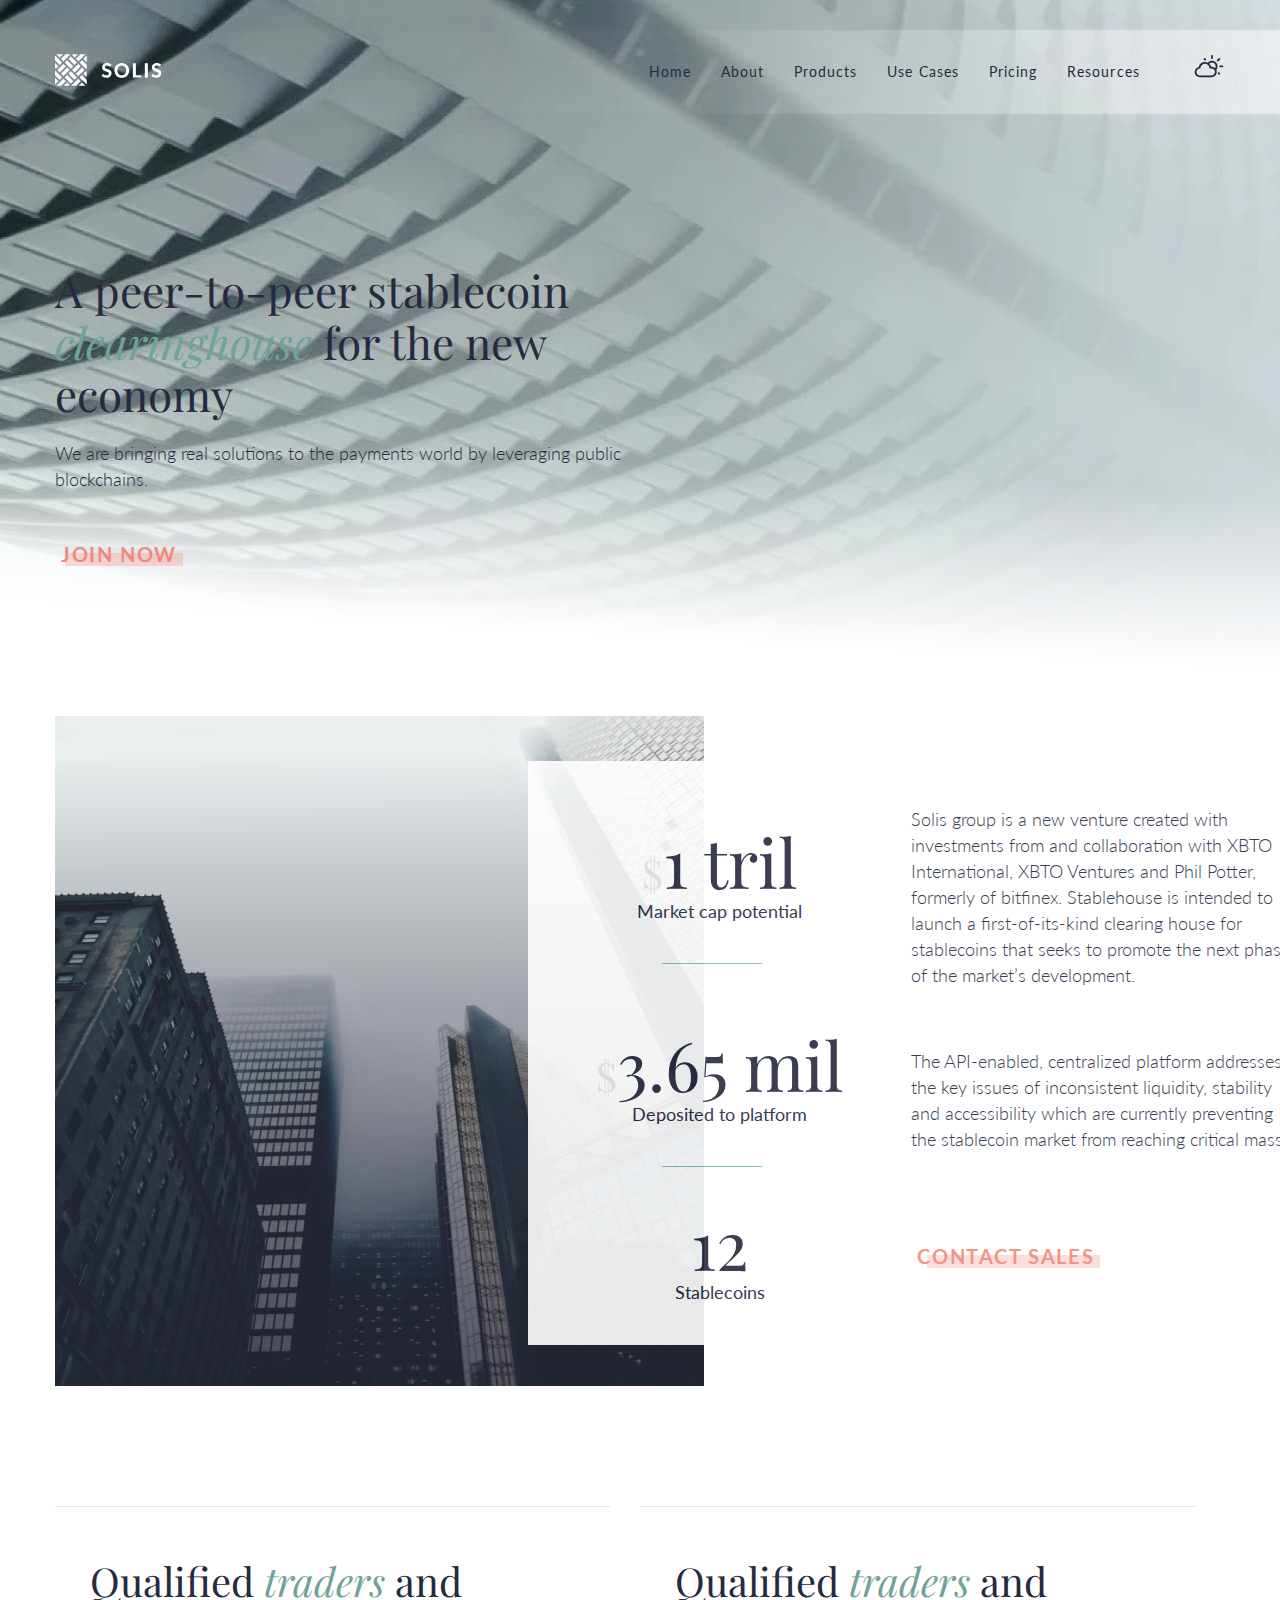
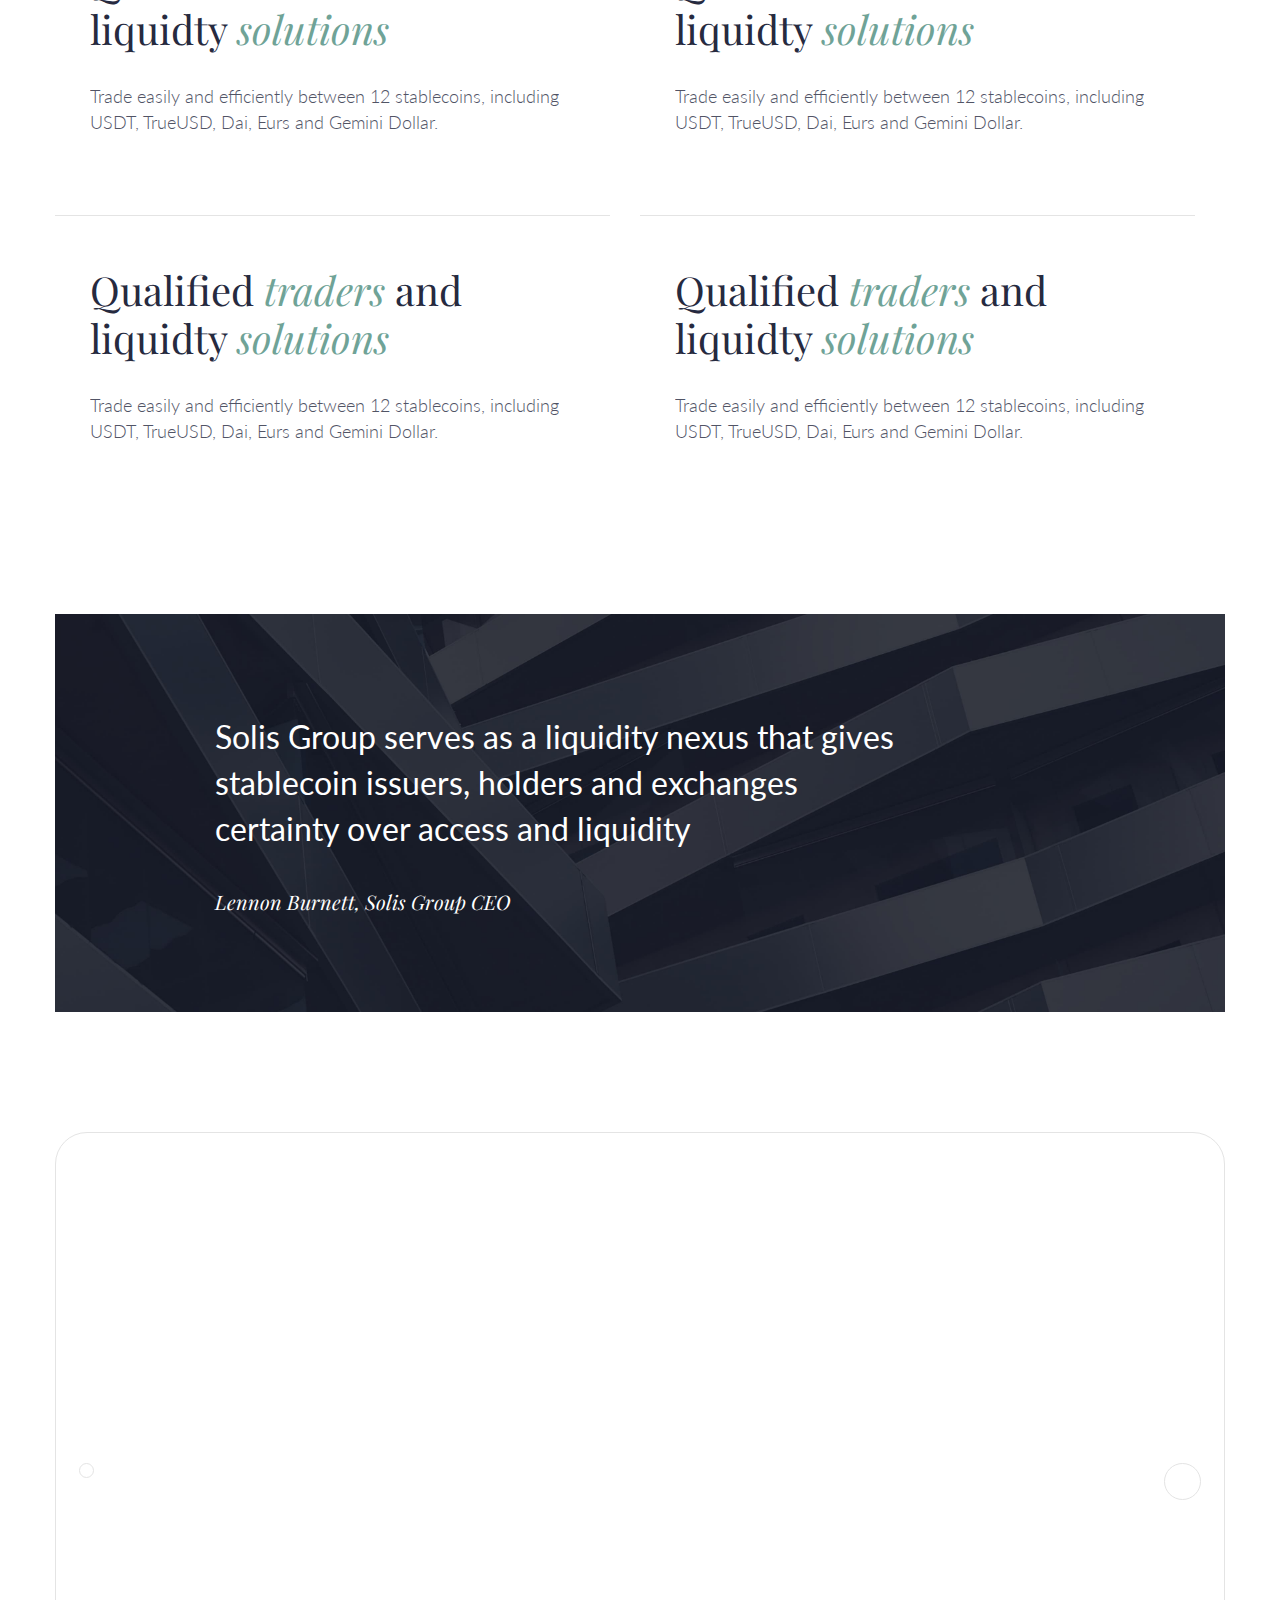
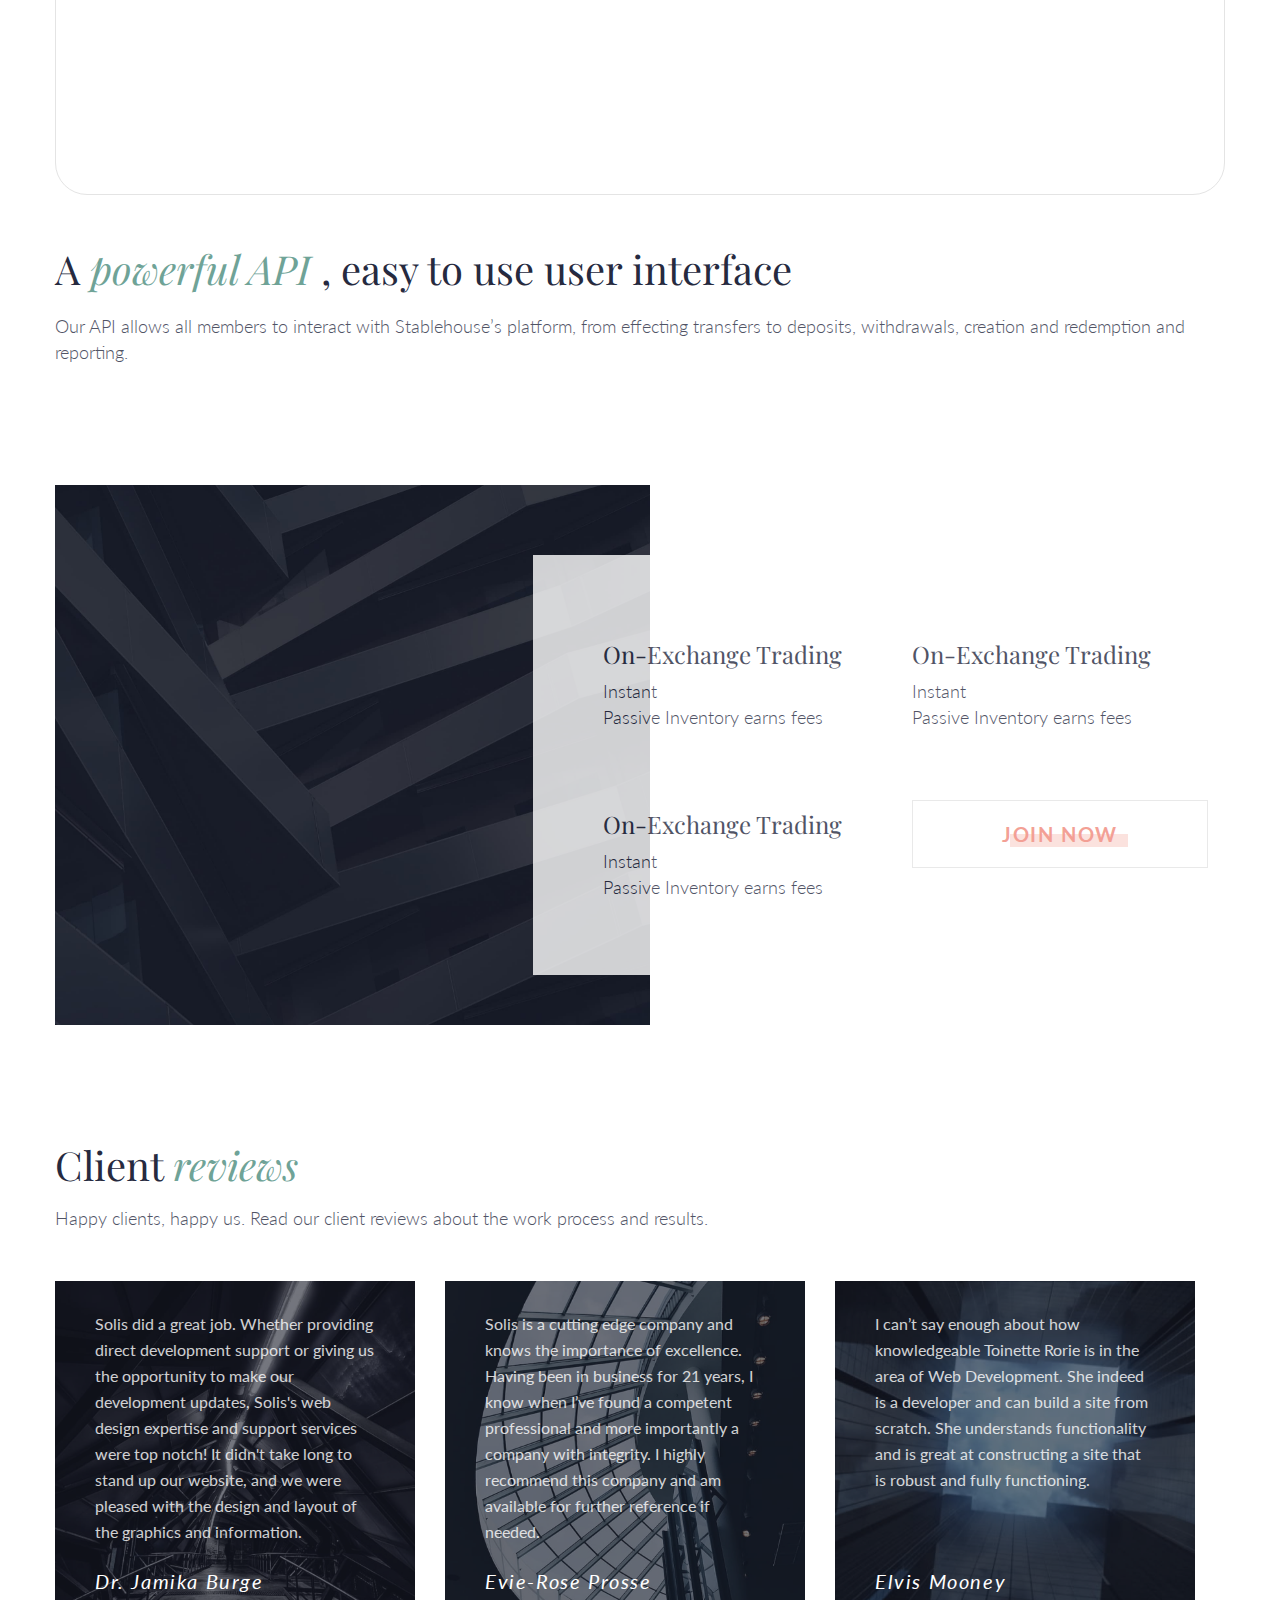
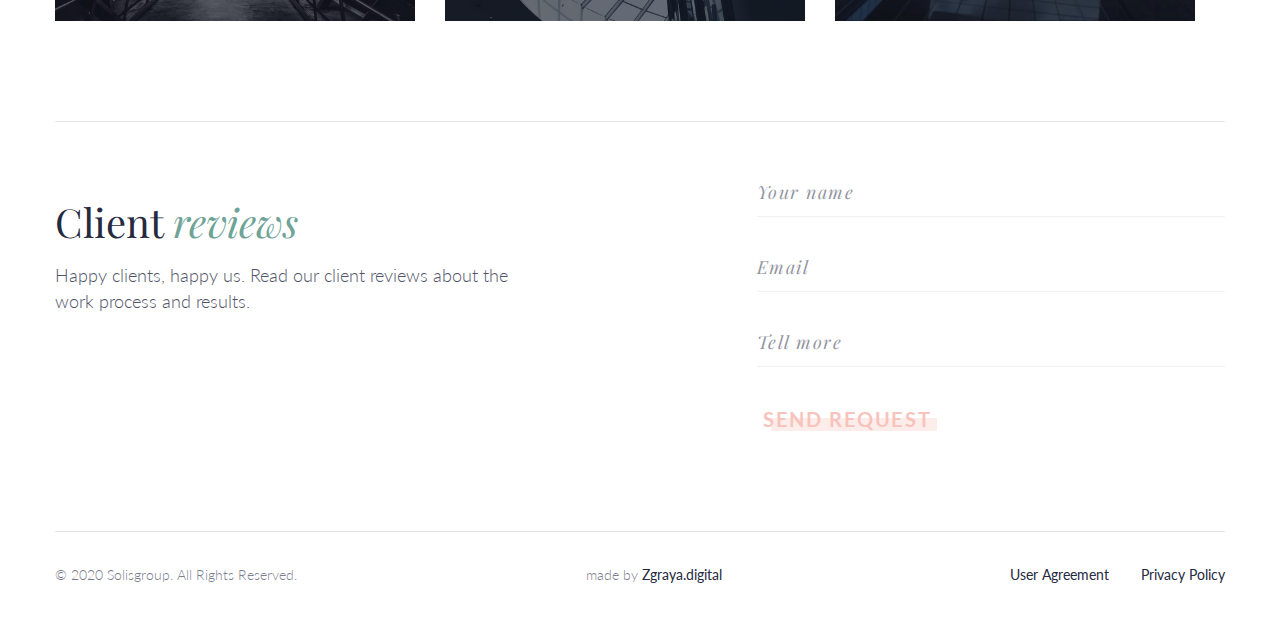
==== index.html @ 0d724614 "first commit" ====
<!DOCTYPE html>
<html lang="en">
<head>
    <meta charset="UTF-8">
    <link rel="icon" href="favicon.ico">
    <meta name="viewport" content="width=device-width, initial-scale=1.0">
    <link rel="preconnect" href="https://fonts.googleapis.com">
    <link rel="preconnect" href="https://fonts.gstatic.com" crossorigin>
    <link href="https://fonts.googleapis.com/css2?family=Lato:ital,wght@0,100;0,300;0,400;0,700;0,900;1,100;1,300;1,400;1,700;1,900&family=Playfair+Display:ital,wght@0,400..900;1,400..900&display=swap" rel="stylesheet"> 
    <link rel="stylesheet" href="./css/main.css">
    <title>SOLIS</title>
</head>
<body class="body__light">
    <header class="header">
        <div class="bg"></div>        
        <div class="logo">
                <a href="#" class="logo__link">
                    <svg  width="107" height="32" aria-hidden="true">
                        <use href="./assets/img/symbol-defs.svg#icon-logo" class="logo__img"></use>
                    </svg>
                </a>
        </div>            
        <nav class="nav">
                <input type="checkbox" class="nav__burger burger" id="nav-burger">
                <label for="nav-burger" class="burger__img"></label>            
                <ul class="menu">
                    <li class="menu__item">
                        <a href="#" class="menu__link">Home</a>
                    </li>
                    <li class="menu__item">
                        <a href="#" class="menu__link">About</a>
                    </li>
                    <li class="menu__item">
                        <a href="#" class="menu__link">Products</a>
                    </li>
                    <li class="menu__item">
                        <a href="#" class="menu__link">Use Cases</a>
                    </li>
                    <li class="menu__item">
                        <a href="#" class="menu__link">Pricing</a>
                    </li>
                    <li class="menu__item">
                        <a href="#" class="menu__link">Resources</a>
                    </li>
                </ul>
        </nav>
        <div class="thema">
            <a href="dark.html" class="thema__link" id="theme-toggle">
                <svg  width="32" height="32" aria-hidden="true">
                    <use href="./assets/img/symbol-defs.svg#icon-wi-day-cloudy" class="thema__icon"></use>
                </svg>                    
            </a>
        </div>                                 
    </header>
    <main class="main">
        <section class="hero">
            <div class="hero__box">
                <h1 class="hero__title ">A peer-to-peer stablecoin <span class="hero__title-accent">clearinghouse</span> for the new economy</h1>
                <p class="hero__text">We are bringing real solutions to the payments world by leveraging public blockchains.</p>
                <button type="button" class="btn">JOIN NOW</button>
            </div>                
        </section>       
        <section class="info"> 
            <div class="info__picture"></div>           
            <div class="info__list">
                <ul class="info__content">
                    <li class="info__content-item item">
                        <div class="item__box line">
                            <h3 class="item__title"><span class="item__span" >$</span>1 tril</h3>
                            <h4 class="item__subtitle">Market cap potential</h4>
                        </div>                        
                        <p class="item__text">Solis group is a new venture created with investments from and collaboration with XBTO International, XBTO Ventures and Phil Potter, formerly of bitfinex. Stablehouse is intended to launch a first-of-its-kind clearing house for stablecoins that seeks to promote the next phase of the market’s development. 
                            </p>
                    </li>
                    <li class="info__content-item item">
                        <div class="item__box line">
                            <h3 class="item__title"><span class="item__span">$</span>3.65 mil</h3>
                            <h4 class="item__subtitle">Deposited to platform</h4>
                        </div>                                
                        <p class="item__text">The API-enabled, centralized platform addresses the key issues of inconsistent liquidity, stability and accessibility which are currently preventing the stablecoin market from reaching critical mass. 
                                
                        </p>
                    </li>
                    <li class="info__content-item item">
                        <div class="item__box width">
                            <h3 class="item__title">12</h3>
                            <h4 class="item__subtitle">Stablecoins</h4>
                        </div> 
                        <button type="button" class="btn">Contact sales</button>
                    </li>
                </ul>                        
            </div>               
        </section>
        <section class="section benefits">
            <ul class="benefits__list">
                <li class="benefits__list-item benefits__item">
                    <h2 class="benefits__item-title">Qualified <span class="benefits__item-span">traders</span> and liquidty <span class="benefits__item-span">solutions</span></h2>
                    <p class="benefits__item-text">Trade easily and efficiently between 12 stablecoins, including USDT, TrueUSD, Dai, Eurs and Gemini Dollar.</p>
                </li>
                <li class="benefits__list-item benefits__item">
                    <h2 class="benefits__item-title">Qualified <span class="benefits__item-span">traders</span> and liquidty <span class="benefits__item-span">solutions</span></h2>
                    <p class="benefits__item-text">Trade easily and efficiently between 12 stablecoins, including USDT, TrueUSD, Dai, Eurs and Gemini Dollar.</p>
                </li>
                <li class="benefits__list-item benefits__item">
                    <h2 class="benefits__item-title">Qualified <span class="benefits__item-span">traders</span> and liquidty <span class="benefits__item-span">solutions</span></h2>
                    <p class="benefits__item-text">Trade easily and efficiently between 12 stablecoins, including USDT, TrueUSD, Dai, Eurs and Gemini Dollar.</p>
                </li>
                <li class="benefits__list-item benefits__item">
                    <h2 class="benefits__item-title">Qualified <span class="benefits__item-span">traders</span> and liquidty <span class="benefits__item-span">solutions</span></h2>
                    <p class="benefits__item-text">Trade easily and efficiently between 12 stablecoins, including USDT, TrueUSD, Dai, Eurs and Gemini Dollar.</p>
                </li>
            </ul>                
        </section>
        <section class="section quote">                
            <div class="quote__box-title">
               <h2 class="quote__title">Solis Group serves as a liquidity nexus that gives stablecoin issuers, holders and exchanges certainty over access and liquidity</h2>
               <h3 class="quote__subtitle">Lennon Burnett, Solis Group CEO</h3>
               <div class="quote__icon">
                    <svg  width="102" height="84" aria-hidden="true" class="quote__icon-svg">
                        <use href="./assets/img/symbol-defs.svg#icon-quote-light" ></use>
                    </svg>
                </div>   
            </div>                        
        </section>
        <section class="section video" >
            <div class="video__box">
                <div class="video__wrapper">
                    <iframe width="870" height="540"  src="https://www.youtube.com/embed/vnbN9V_2Guk?si=ezLa90Cr2oUbAmaZ" referrerpolicy="strict-origin-when-cross-origin" allowfullscreen></iframe>                    
                </div>                
            </div>            
            <h2 class="video__title">A <span  class="video__title-span"> powerful API </span>, easy to use user interface</h2>
            <h3 class="video__subtitle">Our API allows all members to interact with Stablehouse’s platform, from effecting transfers to deposits, withdrawals, creation and redemption and reporting.</h3>
        </section>
        <section class="section promises"> 
            <div class="promises__picture"></div>           
            <div class="promises__list">
                <ul class="promises__content">
                    <li class="promises__content-item">
                        <h2 class="promises__content-title">On-Exchange Trading</h2>
                        <h3 class="promises__content-subtitle">Instant</h3>
                        <h3 class="promises__content-subtitle"> Passive Inventory earns fees</h3>
                    </li>
                    <li class="promises__content-item">
                        <h2 class="promises__content-title">On-Exchange Trading</h2>
                        <h3 class="promises__content-subtitle">Instant</h3>
                        <h3 class="promises__content-subtitle"> Passive Inventory earns fees</h3>
                    </li>
                    <li class="promises__content-item">
                        <h2 class="promises__content-title">On-Exchange Trading</h2>
                        <h3 class="promises__content-subtitle">Instant</h3>
                        <h3 class="promises__content-subtitle"> Passive Inventory earns fees</h3>
                    </li>
                    <li class="promises__content-item">
                        <button type="button" class=" btn__vertion2">JOIN NOW</button>
                    </li>
                </ul>                          
            </div>           
       </section>
       <section class="section reviews">
            <h2 class="reviews__title">Client  <span class="reviews__title-span">reviews</span></h2>
            <h3 class="reviews__subtitle">Happy clients, happy us. Read our client reviews about the work process and results.</h3>
            <ul class="reviews__list list">
                <li class="reviews__list-item reviews__list-fon1">                      
                    <p class="reviews__list-text">Solis did a great job. Whether providing direct development support or giving us the opportunity to make our development updates, Solis's web design expertise and support services were top notch! It didn't take long to stand up our website, and we were pleased with the design and layout of the graphics and information. </p>
                    <h2 class="reviews__list-title">Dr. Jamika Burge</h2>
                </li>
                <li class="reviews__list-item reviews__list-fon2">
                    <p class="reviews__list-text">Solis is a cutting edge company and knows the importance of excellence. Having been in business for 21 years, I know when I’ve found a competent professional and more importantly a company with integrity. I highly recommend this company and am available for further reference if needed.</p>
                    <h2 class="reviews__list-title">Evie-Rose Prosse</h2>
                </li>
                <li class="reviews__list-item reviews__list-fon3">
                    <p class="reviews__list-text">I can’t say enough about how knowledgeable Toinette Rorie is in the area of Web Development. She indeed is a developer and can build a site from scratch. She understands functionality and is great at constructing a site that is robust and fully functioning. </p>
                    <h2 class="reviews__list-title">Elvis Mooney</h2>

                </li>
            </ul>
       </section>
       <section class="contact">
         <div class="contact__wrapper">
            <div class="contact__box">
                <h2 class="contact__title">Client  <span class="contact__title-span">reviews</span></h2>
                <h3 class="contact__subtitle">Happy clients, happy us. Read our client reviews about the work process and results.</h3>
            </div>
            <div class="contact__box">
                <form action="URL" class="contact__form">
                    <label class="contact__form-label">Your name
                        <input type="text" class="contact__form-input"  required>
                    </label>
                    <label class="contact__form-label">Email
                        <input type="email"  class="contact__form-input" required>
                    </label>
                    <label class="contact__form-label">Tell more
                        <input type="text" class="contact__form-input" required>
                    </label>
                    <div class="contact__form-btn">
                       <button class="btn" type="submit">SEND REQuest</button>  
                    </div>                   
                </form>
                
            </div>
         </div>
       </section>
    </main>
    <footer class="footer">
        <p class="footer__text-inline">© 2020 Solisgroup. All Rights Reserved.</p>
        <p><span class="footer__text-inline">made by  </span>  Zgraya.digital</p>
        <div class="footer__flex">
            <p>User Agreement</p>
            <p> Privacy Policy</p>
        </div>
    </footer>       
</body>
</html>
---- css/main.css ----
* {
  -webkit-box-sizing: border-box;
          box-sizing: border-box;
}

ul,
ol,
dl {
  padding-left: 0;
  margin: 0 0;
  list-style: none;
}

body, h1, h2, h3, h4, p {
  margin: 0;
}

.body__light {
  background-color: #FFFFFF;
}

.body__dark {
  background-color: #161926;
}

.header,
.hero,
.info,
.benefits,
.quote,
.video,
.promises,
.reviews,
.contact,
.footer {
  padding: 0 calc(50vw - 585px);
}
@media screen and (max-width: 1200px) {
  .header,
  .hero,
  .info,
  .benefits,
  .quote,
  .video,
  .promises,
  .reviews,
  .contact,
  .footer {
    padding: 0 calc(50vw - (585px - 12%));
  }
}
@media screen and (max-width: 992px) {
  .header,
  .hero,
  .info,
  .benefits,
  .quote,
  .video,
  .promises,
  .reviews,
  .contact,
  .footer {
    padding: 0 calc(50vw - (585px - 27%));
  }
}
@media screen and (max-width: 768px) {
  .header,
  .hero,
  .info,
  .benefits,
  .quote,
  .video,
  .promises,
  .reviews,
  .contact,
  .footer {
    padding: 0 15px;
  }
}

.section {
  margin-top: 120px;
}

.btn {
  position: relative;
  background: none;
  border: none;
  text-transform: uppercase;
  height: 24px;
  font-family: "Lato", sans-serif;
  font-size: 20px;
  font-weight: 700;
  line-height: 20px;
  letter-spacing: 0.08em;
  color: #F1897B;
}
.btn::after {
  position: absolute;
  top: 11px;
  left: 8%;
  content: "";
  height: 13px;
  width: 92%;
  opacity: 0.3;
  background-color: #F1897B;
}
.btn:hover {
  color: #E54F3A;
}
.btn:hover .btn__vertion2 {
  border: 1px solid #E54F3A;
}
.btn:hover::after {
  background-color: #E54F3A;
}

.btn__vertion2 {
  position: relative;
  background: none;
  text-transform: uppercase;
  display: -webkit-box;
  display: -ms-flexbox;
  display: flex;
  -webkit-box-align: center;
      -ms-flex-align: center;
          align-items: center;
  height: 24px;
  font-family: "Lato", sans-serif;
  font-size: 20px;
  font-weight: 700;
  line-height: 20px;
  letter-spacing: 0.08em;
  color: #F1897B;
  padding-left: 89px;
  padding-top: 33px;
  padding-right: 89px;
  padding-bottom: 33px;
  border: 1px solid #E4E4E4;
}
.btn__vertion2::after {
  position: absolute;
  top: 50%;
  left: 33%;
  content: "";
  height: 13px;
  width: 40%;
  opacity: 0.3;
  background-color: #F1897B;
}
.btn__vertion2:hover {
  color: #E54F3A;
  border: 1px solid #E54F3A;
}
.btn__vertion2:hover .btn__vertion2 {
  border: 1px solid #E54F3A;
}
.btn__vertion2:hover::after {
  background-color: #E54F3A;
}

.btn__dark {
  position: relative;
  background: none;
  border: none;
  text-transform: uppercase;
  height: 24px;
  font-family: "Lato", sans-serif;
  font-size: 20px;
  font-weight: 700;
  line-height: 20px;
  letter-spacing: 0.08em;
  color: #53F3CD;
}
.btn__dark::after {
  position: absolute;
  top: 11px;
  left: 8%;
  content: "";
  height: 13px;
  width: 92%;
  opacity: 0.3;
  background-color: #53F3CD;
}
.btn__dark:hover {
  color: #02E0AB;
}
.btn__dark:hover .btn__vertion2 {
  border: 1px solid #02E0AB;
}
.btn__dark:hover::after {
  background-color: #02E0AB;
}

.btn__dark-vertion2 {
  position: relative;
  background: none;
  text-transform: uppercase;
  display: -webkit-box;
  display: -ms-flexbox;
  display: flex;
  -webkit-box-align: center;
      -ms-flex-align: center;
          align-items: center;
  height: 24px;
  font-family: "Lato", sans-serif;
  font-size: 20px;
  font-weight: 700;
  line-height: 20px;
  letter-spacing: 0.08em;
  color: #53F3CD;
  padding-left: 89px;
  padding-top: 33px;
  padding-right: 89px;
  padding-bottom: 33px;
  border: 1px solid #E4E4E4;
}
.btn__dark-vertion2::after {
  position: absolute;
  top: 50%;
  left: 33%;
  content: "";
  height: 13px;
  width: 40%;
  opacity: 0.3;
  background-color: #53F3CD;
}
.btn__dark-vertion2:hover {
  color: #E54F3A;
  border: 1px solid #02E0AB;
}
.btn__dark-vertion2:hover .btn__vertion2 {
  border: 1px solid #02E0AB;
}
.btn__dark-vertion2:hover::after {
  background-color: #02E0AB;
}

.header {
  display: -webkit-box;
  display: -ms-flexbox;
  display: flex;
  -webkit-box-pack: justify;
      -ms-flex-pack: justify;
          justify-content: space-between;
  -webkit-box-align: center;
      -ms-flex-align: center;
          align-items: center;
  gap: 1.8vw;
  padding-top: 24px;
  padding-bottom: 24px;
  margin-top: 30px;
  background: -webkit-gradient(linear, left bottom, left top, from(rgba(255, 255, 255, 0.02)), to(rgba(255, 255, 255, 0.02))), -webkit-gradient(linear, right top, left top, from(rgba(255, 255, 255, 0.5)), color-stop(24.1%, rgba(255, 255, 255, 0.244636)), color-stop(47.19%, rgba(255, 255, 255, 0)));
  background: linear-gradient(0deg, rgba(255, 255, 255, 0.02), rgba(255, 255, 255, 0.02)), linear-gradient(270deg, rgba(255, 255, 255, 0.5) 0%, rgba(255, 255, 255, 0.244636) 24.1%, rgba(255, 255, 255, 0) 47.19%);
}
.header__dark {
  background: -webkit-gradient(linear, left bottom, left top, from(rgba(22, 25, 38, 0.02)), to(rgba(22, 25, 38, 0.02))), -webkit-gradient(linear, right top, left top, from(rgba(22, 25, 38, 0.5)), color-stop(24.1%, rgba(22, 25, 38, 0)), color-stop(47.19%, rgba(22, 25, 38, 0)));
  background: linear-gradient(0deg, rgba(22, 25, 38, 0.02), rgba(22, 25, 38, 0.02)), linear-gradient(270deg, rgba(22, 25, 38, 0.5) 0%, rgba(22, 25, 38, 0) 24.1%, rgba(22, 25, 38, 0) 47.19%);
}
@media screen and (max-width: 992px) {
  .header {
    padding-top: 18px;
    padding-bottom: 18px;
  }
}

.bg {
  position: absolute;
  top: 0;
  left: 0;
  width: 100%;
  height: 993px;
  z-index: -2;
  background-size: cover;
  background-repeat: round;
  background: url("../assets/img/first-screen-light.jpg");
}
@media screen and (max-width: 992px) {
  .bg {
    background: url("../assets/img/first-screen-light-tablet.jpg") no-repeat;
  }
}
@media screen and (max-width: 768px) {
  .bg {
    background: url("../assets/img/first-screen-light-mob.jpg") no-repeat;
  }
}
.bg::after {
  content: "";
  position: absolute;
  width: 100%;
  height: 993px;
  background: linear-gradient(183.11deg, rgba(255, 255, 255, 0) 46.73%, #FFFFFF 63.21%);
  z-index: -1;
}

.bg__dark {
  position: absolute;
  top: 0;
  left: 0;
  width: 100%;
  height: 993px;
  z-index: -2;
  background-size: cover;
  background-repeat: round;
  background: url("../assets/img/first-screen-dark.jpg");
}
@media screen and (max-width: 992px) {
  .bg__dark {
    background: url("../assets/img/first-screen-dark-tablet.jpg") no-repeat;
  }
}
@media screen and (max-width: 768px) {
  .bg__dark {
    background: url("../assets/img/first-screen-dark-mob.jpg") no-repeat;
  }
}
.bg__dark::after {
  content: "";
  position: absolute;
  width: 100%;
  height: 993px;
  background: linear-gradient(183.11deg, rgba(22, 25, 38, 0) 46.73%, #161926 63.21%);
  z-index: -1;
}

.nav {
  display: -webkit-box;
  display: -ms-flexbox;
  display: flex;
  -webkit-box-pack: end;
      -ms-flex-pack: end;
          justify-content: flex-end;
  -webkit-box-flex: 1;
      -ms-flex-positive: 1;
          flex-grow: 1;
}
@media screen and (max-width: 992px) {
  .nav {
    -webkit-box-ordinal-group: 3;
        -ms-flex-order: 2;
            order: 2;
    -webkit-box-flex: 0;
        -ms-flex-positive: 0;
            flex-grow: 0;
  }
}

.menu {
  display: -webkit-box;
  display: -ms-flexbox;
  display: flex;
  gap: 2.3vw;
  padding: 0 30px;
}
@media screen and (max-width: 992px) {
  .menu {
    position: absolute;
    right: 0;
    top: -100%;
    width: 340px;
    visibility: hidden;
    opacity: 0;
    -webkit-box-orient: vertical;
    -webkit-box-direction: normal;
        -ms-flex-direction: column;
            flex-direction: column;
    z-index: 2;
    padding: 0 0;
    gap: 0;
    -webkit-transition: all 0.5s;
    transition: all 0.5s;
  }
}
@media screen and (max-width: 992px) {
  .menu__item {
    text-align: center;
    padding: 10px 0;
    border: 1px solid #F1897B;
  }
}
.menu__link {
  position: relative;
  text-decoration: none;
  font-family: "Lato", sans-serif;
  font-size: 14px;
  font-weight: 400;
  line-height: 24px;
  letter-spacing: 0.08em;
  color: #262A3F;
}
.menu__link-dark {
  color: white;
}
.menu__link::after {
  content: "";
  position: absolute;
  bottom: -5px;
  left: -5px;
  -webkit-transform: translateX(10%);
      -ms-transform: translateX(10%);
          transform: translateX(10%);
  width: 0;
  height: 3px;
  opacity: 0;
  -webkit-transition: all 0.55s;
  transition: all 0.55s;
  background: #F1897B;
}
.menu__link:hover::after {
  left: -5px;
  -webkit-transform: translateX(12%);
      -ms-transform: translateX(12%);
          transform: translateX(12%);
  width: 100%;
  opacity: 1;
}
.menu__link-dark {
  position: relative;
  text-decoration: none;
  font-family: "Lato", sans-serif;
  font-size: 14px;
  font-weight: 400;
  line-height: 24px;
  letter-spacing: 0.08em;
  color: white;
}
.menu__link-dark::after {
  content: "";
  position: absolute;
  bottom: -5px;
  left: -5px;
  -webkit-transform: translateX(10%);
      -ms-transform: translateX(10%);
          transform: translateX(10%);
  width: 0;
  height: 3px;
  opacity: 0;
  -webkit-transition: all 0.55s;
  transition: all 0.55s;
  background: linear-gradient(96.73deg, #53F3CD 6.73%, rgba(83, 243, 205, 0) 116.9%);
}
.menu__link-dark:hover::after {
  left: -5px;
  -webkit-transform: translateX(12%);
      -ms-transform: translateX(12%);
          transform: translateX(12%);
  width: 100%;
  opacity: 1;
}

@media screen and (max-width: 992px) {
  .thema {
    display: -webkit-box;
    display: -ms-flexbox;
    display: flex;
    -webkit-box-flex: 1;
        -ms-flex-positive: 1;
            flex-grow: 1;
    -webkit-box-pack: end;
        -ms-flex-pack: end;
            justify-content: flex-end;
    padding-right: 15px;
  }
}
.thema__icon {
  fill: #262A3F;
}
.thema__icon-dark {
  fill: white;
}
.thema__link:hover .thema__icon {
  fill: #F1897B;
  cursor: pointer;
}
.thema__link-dark:hover .thema__icon {
  fill: #53F3CD;
  cursor: pointer;
}

.burger {
  display: none;
}
@media screen and (max-width: 992px) {
  .burger:checked ~ .menu {
    visibility: visible;
    opacity: 1;
    top: 68px;
  }
  .burger:checked ~ .burger__img {
    -webkit-transform: rotate(315deg);
        -ms-transform: rotate(315deg);
            transform: rotate(315deg);
    -webkit-transition: all 0.44s;
    transition: all 0.44s;
  }
  .burger:checked ~ .burger__img::before {
    opacity: 0;
  }
  .burger:checked ~ .burger__img::after {
    -webkit-transform: rotate(90deg);
        -ms-transform: rotate(90deg);
            transform: rotate(90deg);
    top: 0;
  }
}
.burger__img {
  display: none;
  cursor: pointer;
}
@media screen and (max-width: 992px) {
  .burger__img {
    display: inline-block;
    position: relative;
    top: -3px;
    width: 34px;
    height: 2px;
    background-color: #262A3F;
    vertical-align: middle;
  }
  .burger__img-dark {
    background-color: white;
  }
  .burger__img::after, .burger__img::before {
    content: "";
    position: absolute;
    width: 100%;
    height: 2px;
    background-color: #262A3F;
    top: 10px;
  }
  .burger__img::after {
    top: -10px;
  }
  .burger__img-dark::after, .burger__img-dark::before {
    content: "";
    position: absolute;
    width: 100%;
    height: 2px;
    background-color: white;
    top: 10px;
  }
  .burger__img-dark::after {
    top: -10px;
  }
}

.hero {
  margin-top: 150px;
  padding-bottom: 150px;
  color: #262A3F;
}
.hero__dark {
  color: white;
}
.hero__box {
  width: 50%;
}
.hero__title {
  font-family: "Playfair Display", sans-serif;
  font-size: 44px;
  font-weight: 400;
  line-height: 52px;
  letter-spacing: 0em;
  margin-bottom: 20px;
}
.hero__title-accent {
  font-style: italic;
  color: #6fa397;
}
.hero__title-accent-dark {
  color: #6f85c7;
}
.hero__text {
  font-family: "Lato", sans-serif;
  font-size: 18px;
  font-weight: 300;
  line-height: 26px;
  letter-spacing: 0em;
  margin-bottom: 50px;
}

.info {
  display: -webkit-box;
  display: -ms-flexbox;
  display: flex;
}
@media screen and (max-width: 992px) {
  .info {
    -webkit-box-orient: vertical;
    -webkit-box-direction: normal;
        -ms-flex-direction: column;
            flex-direction: column;
  }
}
.info__list {
  margin-left: -15%;
  margin-top: 45px;
  background-color: #FFFFFF;
  height: 80%;
  opacity: 0.9;
}
@media screen and (max-width: 992px) {
  .info__list {
    margin-top: -25%;
    margin-left: 0;
  }
}
.info__list-dark {
  background-color: #161926;
}
.info__content {
  display: -webkit-box;
  display: -ms-flexbox;
  display: flex;
  -webkit-box-orient: vertical;
  -webkit-box-direction: normal;
      -ms-flex-direction: column;
          flex-direction: column;
}
.info__content-item {
  display: -webkit-box;
  display: -ms-flexbox;
  display: flex;
  -webkit-box-align: center;
      -ms-flex-align: center;
          align-items: center;
}
.info__picture {
  position: relative;
  width: 200%;
  height: 670px;
  background-image: url("../assets/img/statistic.jpg");
  background-repeat: round;
}
@media screen and (max-width: 992px) {
  .info__picture {
    width: 100%;
    background-image: url("../assets/img/statistic-tablet.jpg") no-repeat;
  }
}
@media screen and (max-width: 768px) {
  .info__picture {
    background-image: url("../assets/img/statistic-mob.jpg") no-repeat;
  }
}
.info__picture::after {
  content: "";
  position: absolute;
  top: 0;
  left: 0;
  width: 100%;
  height: 100%;
  background: linear-gradient(359.55deg, rgba(33, 36, 54, 0.5) 0.64%, rgba(33, 36, 54, 0) 94.04%);
}

.item {
  width: 110%;
}
@media screen and (max-width: 992px) {
  .item {
    width: 100%;
  }
}
.item__box {
  text-align: center;
  padding-top: 40px;
  padding-bottom: 40px;
  width: 100%;
}
@media screen and (max-width: 992px) {
  .item__box {
    padding-top: 20px;
    padding-bottom: 20px;
  }
}
.item__title {
  font-family: "Playfair Display", sans-serif;
  font-size: 68px;
  font-weight: 400;
  line-height: 72px;
  letter-spacing: 0em;
  color: #262A3F;
}
.item__title-dark {
  color: white;
}
.item__span {
  font-family: "Playfair Display", sans-serif;
  font-size: 40px;
  font-weight: 400;
  line-height: 50px;
  letter-spacing: 0em;
  color: #E4E4E4;
}
.item__subtitle {
  font-family: "Lato", sans-serif;
  font-size: 18px;
  font-weight: 400;
  line-height: 26px;
  letter-spacing: 0em;
  color: #262A3F;
}
.item__subtitle-dark {
  color: white;
  opacity: 0.8;
}
.item__text {
  font-family: "Lato", sans-serif;
  font-size: 18px;
  font-weight: 300;
  line-height: 26px;
  letter-spacing: 0em;
  color: #262A3F;
  width: 100%;
  margin-top: 45px;
}
.item__text-dark {
  color: white;
  opacity: 0.8;
}

.line {
  position: relative;
}
.line::after {
  position: absolute;
  content: "";
  height: 1px;
  width: 100px;
  bottom: 0;
  left: 35%;
  background: #85BBB1;
}

.line__dark {
  position: relative;
}
.line__dark::after {
  position: absolute;
  content: "";
  height: 1px;
  width: 100px;
  bottom: 0;
  left: 35%;
  background: #6f85c7;
}

.width {
  width: 50%;
}

.benefits__list {
  display: -webkit-box;
  display: -ms-flexbox;
  display: flex;
  -ms-flex-wrap: wrap;
      flex-wrap: wrap;
  gap: 30px;
}
@media screen and (max-width: 768px) {
  .benefits__list {
    -webkit-box-orient: vertical;
    -webkit-box-direction: normal;
        -ms-flex-direction: column;
            flex-direction: column;
  }
}
.benefits__item {
  width: calc(50% - 30px);
  padding-top: 50px;
  padding-left: 35px;
  padding-bottom: 50px;
  padding-right: 35px;
  border-top: 1px solid #E4E4E4;
}
@media screen and (max-width: 768px) {
  .benefits__item {
    width: 100%;
  }
}
.benefits__item-dark {
  border-top: 1px solid #515773;
}
.benefits__item-title {
  margin-bottom: 30px;
  font-family: "Playfair Display", sans-serif;
  font-size: 40px;
  font-weight: 400;
  line-height: 48px;
  letter-spacing: 0em;
  color: #262A3F;
}
.benefits__item-title-dark {
  color: white;
}
.benefits__item-span {
  font-style: italic;
  color: #6fa397;
}
.benefits__item-span-dark {
  color: #6f85c7;
}
.benefits__item-text {
  font-family: "Lato", sans-serif;
  font-size: 18px;
  font-weight: 300;
  line-height: 26px;
  letter-spacing: 0em;
  color: #262A3F;
  opacity: 0.8;
}
.benefits__item-text-dark {
  color: white;
}

.quote__box-title {
  position: relative;
  padding-top: 100px;
  padding-bottom: 100px;
  padding-left: 160px;
  padding-right: 300px;
  background-image: url("../assets/img/quote-background.jpg");
  background-repeat: round;
}
@media screen and (max-width: 992px) {
  .quote__box-title {
    padding-top: 50px;
    padding-bottom: 50px;
    padding-left: 50px;
    padding-right: 50px;
    background-image: url("../assets/img/quote-background-tablet.jpg") no-repeat;
  }
}
@media screen and (max-width: 768px) {
  .quote__box-title {
    background-image: url("../assets/img/quote-background-mob.jpg") no-repeat;
  }
}
.quote__title {
  font-family: "Lato", sans-serif;
  font-size: 32px;
  font-weight: 400;
  line-height: 46px;
  letter-spacing: 0em;
  color: white;
  margin-bottom: 40px;
}
.quote__subtitle {
  font-family: "Playfair Display", sans-serif;
  font-size: 20px;
  font-weight: 400;
  line-height: 20px;
  letter-spacing: 0em;
  font-style: italic;
  color: white;
}
.quote__icon {
  position: absolute;
  top: 70px;
  left: 100px;
}

.video {
  text-align: center;
}
.video__box {
  position: relative;
  padding-left: 30px;
  padding-right: 70px;
  padding-top: 30px;
  padding-bottom: 30px;
  border: 1px solid #E4E4E4;
  border-radius: 32px;
}
.video__box::before {
  content: "";
  position: absolute;
  border: 1px solid #E4E4E4;
  border-radius: 50%;
  width: 13px;
  height: 13px;
  top: 50%;
  left: 2%;
}
.video__box::after {
  content: "";
  position: absolute;
  border: 1px solid #E4E4E4;
  border-radius: 50%;
  width: 35px;
  height: 35px;
  top: 50%;
  right: 2%;
}
.video__wrapper {
  position: relative;
  padding-bottom: 56.25%;
  height: 0;
  overflow: hidden;
  width: 100%;
}
.video__wrapper iframe {
  position: absolute;
  top: 30;
  left: 0;
  width: 100%;
  height: 100%;
  border-width: 0;
  outline-width: 0;
}
.video__title {
  text-align: left;
  margin-top: 50px;
  margin-bottom: 20px;
  font-family: "Playfair Display", sans-serif;
  font-size: 40px;
  font-weight: 400;
  line-height: 48px;
  letter-spacing: 0em;
  color: #262A3F;
}
.video__title-dark {
  color: white;
}
.video__title-span {
  font-style: italic;
  color: #6fa397;
}
.video__title-span-dark {
  color: #6f85c7;
}
.video__subtitle {
  text-align: left;
  opacity: 0.8;
  font-family: "Lato", sans-serif;
  font-size: 18px;
  font-weight: 300;
  line-height: 26px;
  letter-spacing: 0em;
  color: #262A3F;
}
.video__subtitle-dark {
  color: white;
}

.promises {
  display: -webkit-box;
  display: -ms-flexbox;
  display: flex;
}
@media screen and (max-width: 992px) {
  .promises {
    -webkit-box-orient: vertical;
    -webkit-box-direction: normal;
        -ms-flex-direction: column;
            flex-direction: column;
  }
}
.promises__picture {
  position: relative;
  width: 100%;
  height: 540px;
  background-image: url("../assets/img/features-background.jpg");
  background-repeat: round;
}
@media screen and (max-width: 992px) {
  .promises__picture {
    background-image: url("../assets/img/features-background-tablet.jpg") no-repeat;
  }
}
@media screen and (max-width: 768px) {
  .promises__picture {
    background-image: url("../assets/img/features-background-mob.jpg") no-repeat;
  }
}
.promises__list {
  height: 80%;
  margin-left: -10%;
  margin-top: 70px;
  padding-left: 70px;
  padding-top: 75px;
  padding-bottom: 75px;
  background-color: #FFFFFF;
  opacity: 0.8;
}
.promises__list-dark {
  background-color: #161926;
}
@media screen and (max-width: 768px) {
  .promises__list {
    padding-left: 20px;
    padding-top: 20px;
    padding-bottom: 20px;
  }
}
@media screen and (max-width: 992px) {
  .promises__list {
    margin-left: 0;
    margin-top: -50px;
  }
}
.promises__content {
  display: -webkit-box;
  display: -ms-flexbox;
  display: flex;
  -ms-flex-wrap: wrap;
      flex-wrap: wrap;
  gap: 70px;
}
.promises__content-item {
  display: -webkit-box;
  display: -ms-flexbox;
  display: flex;
  -webkit-box-orient: vertical;
  -webkit-box-direction: normal;
      -ms-flex-direction: column;
          flex-direction: column;
}
.promises__content-title {
  font-family: "Playfair Display", sans-serif;
  font-size: 24px;
  font-weight: 400;
  line-height: 48px;
  letter-spacing: 0em;
  color: #262A3F;
}
.promises__content-title-dark {
  color: white;
}
.promises__content-subtitle {
  font-family: "Lato", sans-serif;
  font-size: 18px;
  font-weight: 300;
  line-height: 26px;
  letter-spacing: 0em;
  color: #262A3F;
}
.promises__content-subtitle-dark {
  color: white;
}

.reviews__title {
  font-family: "Playfair Display", sans-serif;
  font-size: 40px;
  font-weight: 400;
  line-height: 40px;
  letter-spacing: 0em;
  color: #262A3F;
  margin-bottom: 20px;
}
.reviews__title-dark {
  color: white;
}
.reviews__title-span {
  font-style: italic;
  color: #6fa397;
}
.reviews__title-span-dark {
  color: #6f85c7;
}
.reviews__subtitle {
  font-family: "Lato", sans-serif;
  font-size: 18px;
  font-weight: 300;
  line-height: 26px;
  letter-spacing: 0em;
  opacity: 0.8;
  color: #262A3F;
}
.reviews__subtitle-dark {
  color: white;
}
.reviews__list {
  margin-top: 50px;
  display: -webkit-box;
  display: -ms-flexbox;
  display: flex;
  gap: 30px;
}
@media screen and (max-width: 992px) {
  .reviews__list {
    -webkit-box-orient: vertical;
    -webkit-box-direction: normal;
        -ms-flex-direction: column;
            flex-direction: column;
  }
}
.reviews__list-text {
  z-index: 5;
  font-family: "Lato", sans-serif;
  font-size: 16px;
  font-weight: 400;
  line-height: 26px;
  letter-spacing: 0em;
  color: white;
  opacity: 0.8;
}
@media screen and (min-width: 768px) and (max-width: 992px) {
  .reviews__list-text {
    font-size: 26px;
    height: 30px;
  }
}
.reviews__list-title {
  z-index: 5;
  font-family: "Lato", sans-serif;
  font-size: 20px;
  font-weight: 400;
  line-height: 20px;
  letter-spacing: 0.08em;
  font-style: italic;
  color: white;
}
@media screen and (min-width: 768px) and (max-width: 992px) {
  .reviews__list-title {
    font-size: 26px;
    height: 30px;
  }
}
.reviews__list-item {
  position: relative;
  display: -webkit-box;
  display: -ms-flexbox;
  display: flex;
  -webkit-box-orient: vertical;
  -webkit-box-direction: normal;
      -ms-flex-direction: column;
          flex-direction: column;
  -webkit-box-pack: justify;
      -ms-flex-pack: justify;
          justify-content: space-between;
  padding-top: 30px;
  padding-bottom: 30px;
  padding-left: 40px;
  padding-right: 40px;
  width: calc(33.3333333333% - 30px);
  height: 340px;
}
@media screen and (max-width: 992px) {
  .reviews__list-item {
    width: 100%;
  }
}
.reviews__list-item::after {
  content: "";
  position: absolute;
  top: 0;
  left: 0;
  width: 100%;
  height: 100%;
  background: rgba(25, 28, 41, 0.6);
}
.reviews__list-fon1 {
  background-image: url("../assets/img/reviews-fon1.jpg");
  background-repeat: round;
}
@media screen and (max-width: 992px) {
  .reviews__list-fon1 {
    background-image: url("../assets/img/reviews-fon1-tablet.jpg") no-repeat;
  }
}
@media screen and (max-width: 768px) {
  .reviews__list-fon1 {
    background-image: url("../assets/img/reviews-fon1-mob.jpg") no-repeat;
  }
}
.reviews__list-fon2 {
  background-image: url("../assets/img/reviews-fon2.jpg");
  background-repeat: round;
}
@media screen and (max-width: 992px) {
  .reviews__list-fon2 {
    background-image: url("../assets/img/reviews-fon2-tablet.jpg") no-repeat;
  }
}
@media screen and (max-width: 768px) {
  .reviews__list-fon2 {
    background-image: url("../assets/img/reviews-fon2-mob.jpg") no-repeat;
  }
}
.reviews__list-fon3 {
  background-image: url("../assets/img/reviews-fon3.jpg");
  background-repeat: round;
}
@media screen and (max-width: 992px) {
  .reviews__list-fon3 {
    background-image: url("../assets/img/reviews-fon3-tablet.jpg") no-repeat;
  }
}
@media screen and (max-width: 768px) {
  .reviews__list-fon3 {
    background-image: url("../assets/img/reviews-fon3-mob.jpg") no-repeat;
  }
}

.contact__wrapper {
  margin-top: 100px;
  padding-bottom: 100px;
  padding-top: 60px;
  border-bottom: 1px solid #E4E4E4;
  border-top: 1px solid #E4E4E4;
  display: -webkit-box;
  display: -ms-flexbox;
  display: flex;
  -webkit-box-pack: justify;
      -ms-flex-pack: justify;
          justify-content: space-between;
}
@media screen and (max-width: 768px) {
  .contact__wrapper {
    -webkit-box-orient: vertical;
    -webkit-box-direction: normal;
        -ms-flex-direction: column;
            flex-direction: column;
    gap: 30px;
  }
}
.contact__box {
  width: 40%;
}
@media screen and (max-width: 768px) {
  .contact__box {
    width: 100%;
  }
}
.contact__title {
  font-family: "Playfair Display", sans-serif;
  font-size: 40px;
  font-weight: 400;
  line-height: 40px;
  letter-spacing: 0em;
  margin-bottom: 20px;
  margin-top: 20px;
  color: #262A3F;
}
.contact__title-dark {
  color: white;
}
.contact__title-span {
  font-style: italic;
  color: #6fa397;
}
.contact__title-span-dark {
  color: #6f85c7;
}
.contact__subtitle {
  font-family: "Lato", sans-serif;
  font-size: 18px;
  font-weight: 300;
  line-height: 26px;
  letter-spacing: 0em;
  color: #262A3F;
  opacity: 0.8;
}
.contact__subtitle-dark {
  color: white;
}
.contact__form {
  display: -webkit-box;
  display: -ms-flexbox;
  display: flex;
  -webkit-box-orient: vertical;
  -webkit-box-direction: normal;
      -ms-flex-direction: column;
          flex-direction: column;
  gap: 40px;
  font-family: "Playfair Display", sans-serif;
  font-size: 18px;
  font-weight: 400;
  line-height: 20px;
  letter-spacing: 0.08em;
  font-style: italic;
  opacity: 0.5;
  color: #262A3F;
}
.contact__form-dark {
  color: white;
}
.contact__form-label {
  display: -webkit-box;
  display: -ms-flexbox;
  display: flex;
  -webkit-box-orient: vertical;
  -webkit-box-direction: normal;
      -ms-flex-direction: column;
          flex-direction: column;
  border-bottom: 1px solid #E4E4E4;
}
.contact__form-input {
  border: none;
  height: 14px;
}
.contact__form-input-dark {
  background-color: #161926;
}
.contact__form-btn {
  width: 40%;
}
@media screen and (max-width: 992px) {
  .contact__form-btn {
    width: 100%;
  }
}

.footer {
  padding-top: 30px;
  padding-bottom: 30px;
  display: -webkit-box;
  display: -ms-flexbox;
  display: flex;
  -webkit-box-pack: justify;
      -ms-flex-pack: justify;
          justify-content: space-between;
  -webkit-box-align: center;
      -ms-flex-align: center;
          align-items: center;
  font-family: "Lato", sans-serif;
  font-size: 14px;
  font-weight: 400;
  line-height: 24px;
  letter-spacing: 0em;
  color: #262A3F;
}
@media screen and (max-width: 992px) {
  .footer {
    -webkit-box-orient: vertical;
    -webkit-box-direction: normal;
        -ms-flex-direction: column;
            flex-direction: column;
  }
}
.footer__dark {
  color: white;
}
.footer__text-inline {
  opacity: 0.6;
  font-family: "Lato", sans-serif;
  font-size: 14px;
  font-weight: 300;
  line-height: 26px;
  letter-spacing: 0em;
}
.footer__flex {
  display: -webkit-box;
  display: -ms-flexbox;
  display: flex;
  -webkit-box-align: center;
      -ms-flex-align: center;
          align-items: center;
  gap: 32px;
}
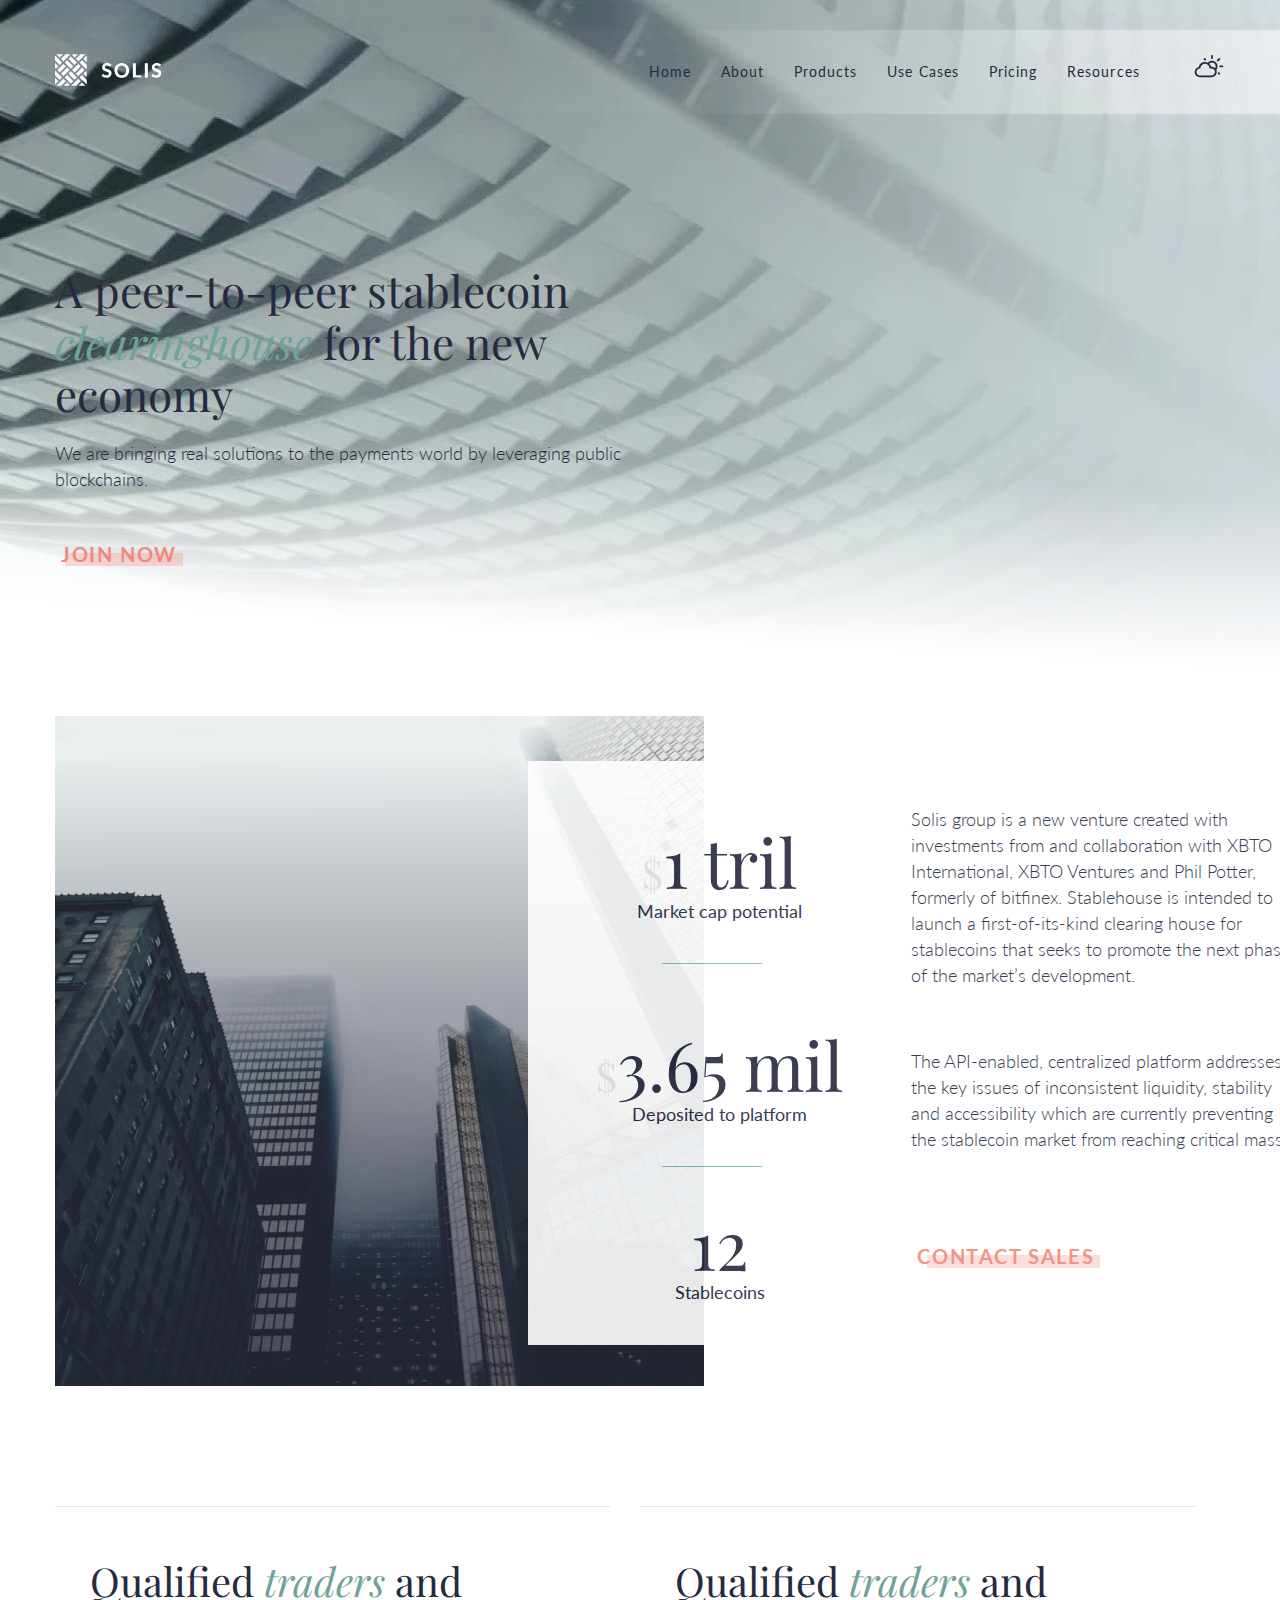
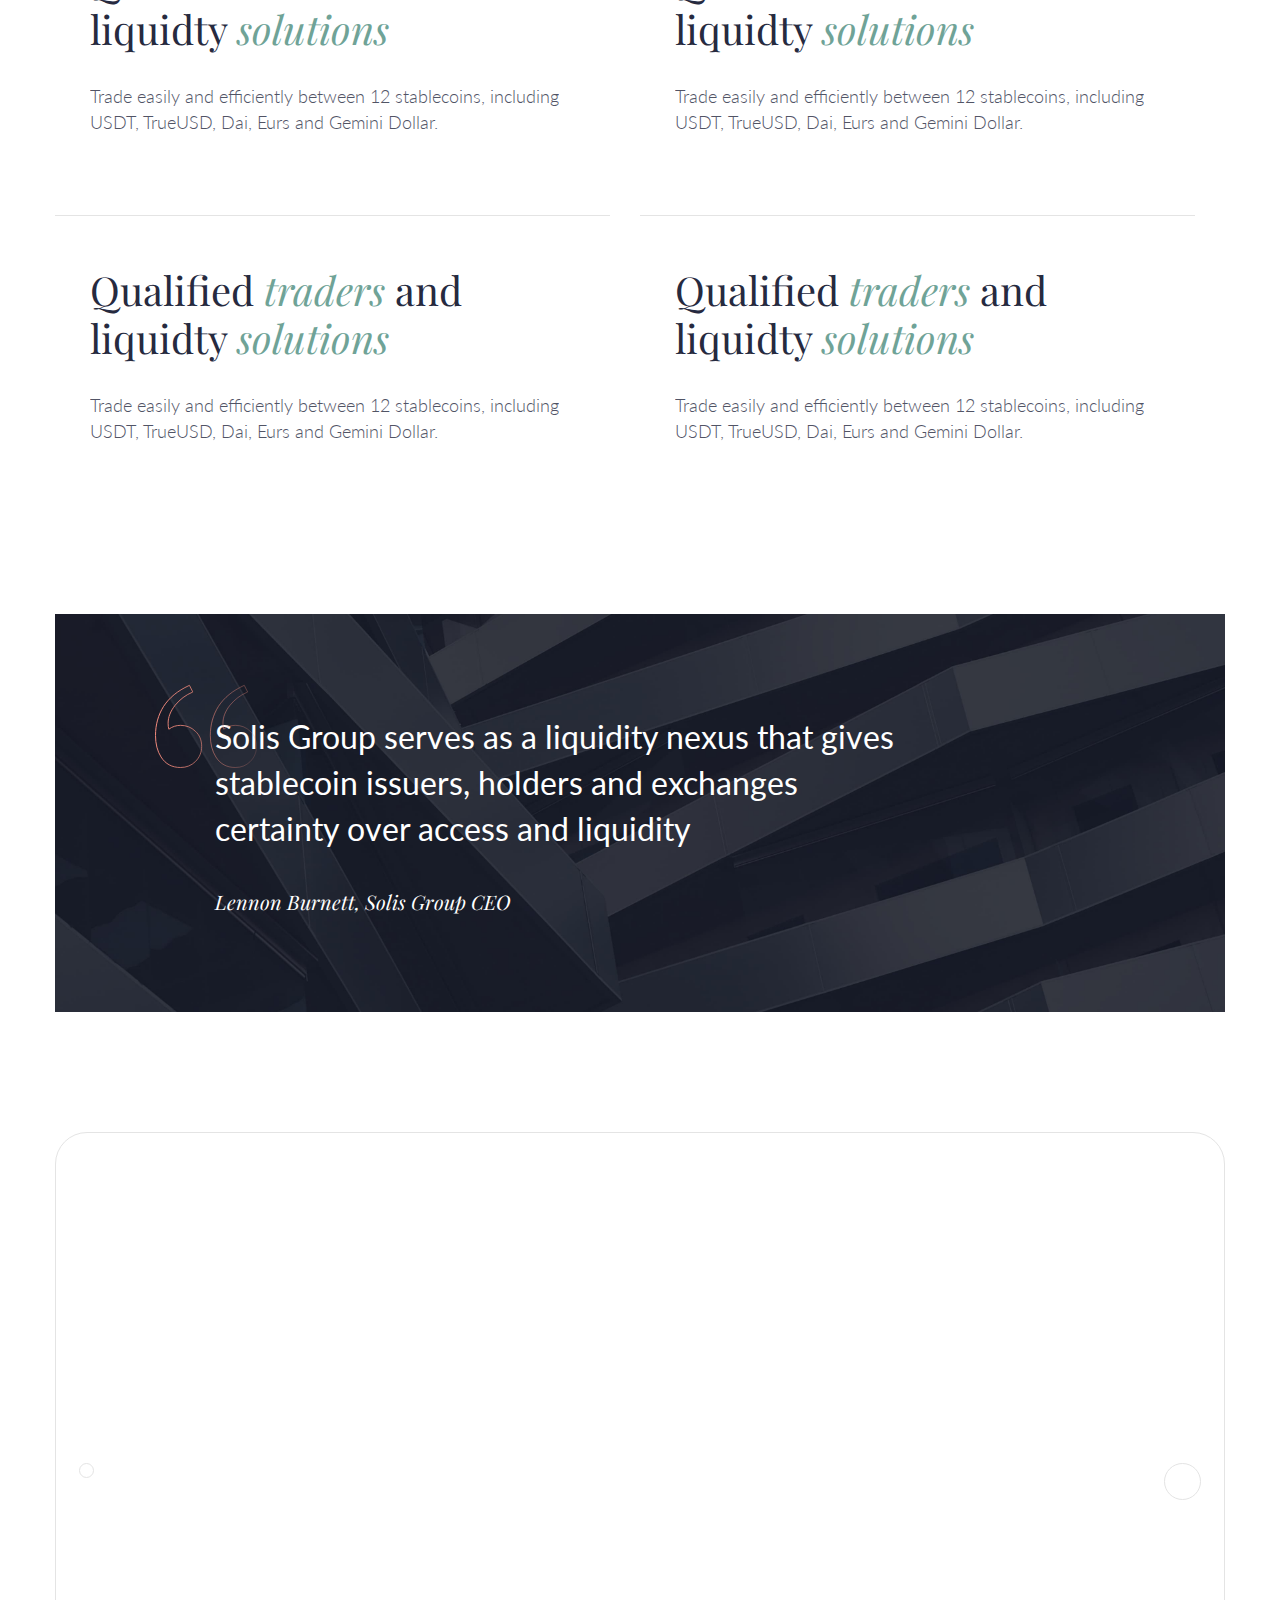
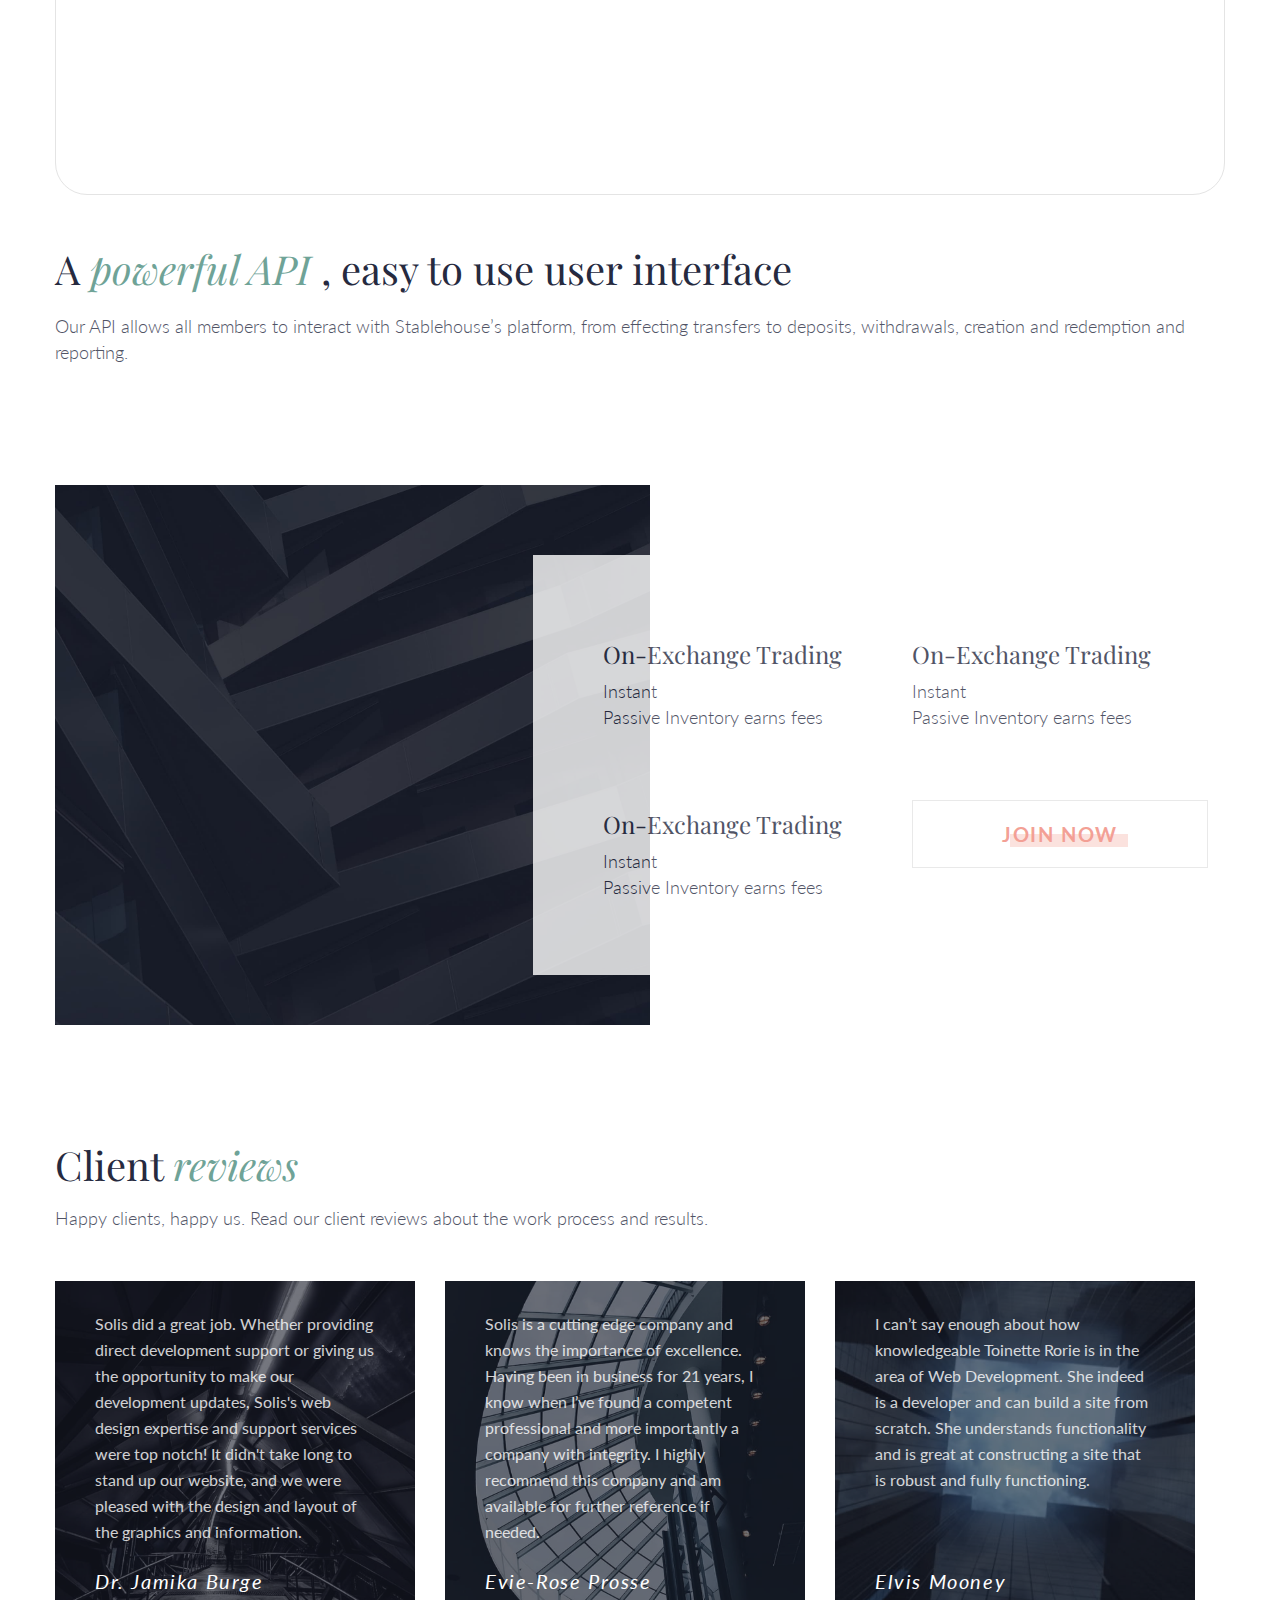
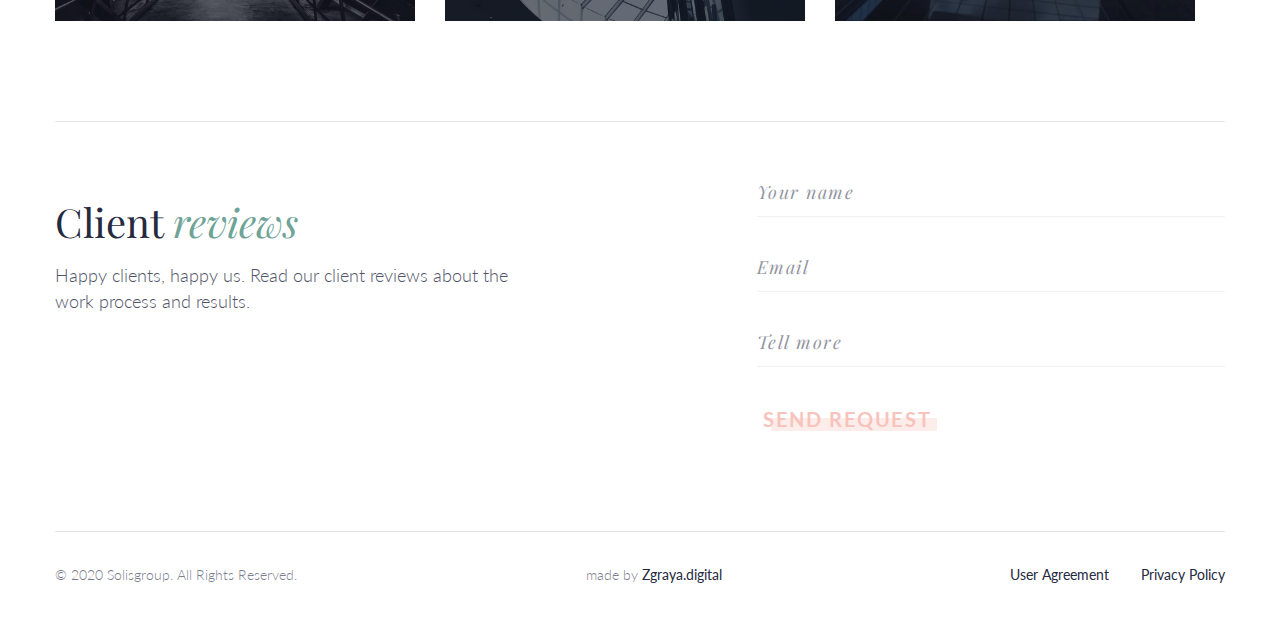
==== commit 41c8422e: "added up button" ====
--- a/index.html
+++ b/index.html
@@ -11,7 +11,7 @@
     <title>SOLIS</title>
 </head>
 <body class="body__light">
-    <header class="header">
+    <header class="header" id="header">
         <div class="bg"></div>        
         <div class="logo">
                 <a href="#" class="logo__link">
@@ -208,6 +208,13 @@
             <p>User Agreement</p>
             <p> Privacy Policy</p>
         </div>
+        <div class="btn__up">
+            <a href="#header" class="btn__up-link">
+                <svg  width="32" height="32" aria-hidden="true">
+                    <use href="./assets/img/symbol-defs.svg#icon-point-up" class="btn__up-icon"></use>
+                </svg>                    
+            </a>
+        </div>
     </footer>       
 </body>
 </html>--- a/css/main.css
+++ b/css/main.css
@@ -1349,4 +1349,48 @@
       -ms-flex-align: center;
           align-items: center;
   gap: 32px;
+}
+
+.btn__up {
+  position: fixed;
+  right: calc(50vw - 685px);
+  top: calc(100vh - 5%);
+}
+@media screen and (max-width: 992px) {
+  .btn__up {
+    right: calc(50vw - (585px - 20%));
+  }
+}
+@media screen and (max-width: 768px) {
+  .btn__up {
+    right: 0;
+  }
+}
+@media screen and (max-width: 992px) {
+  .btn__up {
+    display: -webkit-box;
+    display: -ms-flexbox;
+    display: flex;
+    -webkit-box-flex: 1;
+        -ms-flex-positive: 1;
+            flex-grow: 1;
+    -webkit-box-pack: end;
+        -ms-flex-pack: end;
+            justify-content: flex-end;
+    padding-right: 15px;
+  }
+}
+.btn__up-icon {
+  fill: #262A3F;
+}
+.btn__up-icon-dark {
+  fill: white;
+}
+.btn__up-link:hover .btn__up-icon {
+  fill: #F1897B;
+  cursor: pointer;
+}
+.btn__up-link-dark:hover .btn__up-icon {
+  fill: #53F3CD;
+  cursor: pointer;
 }